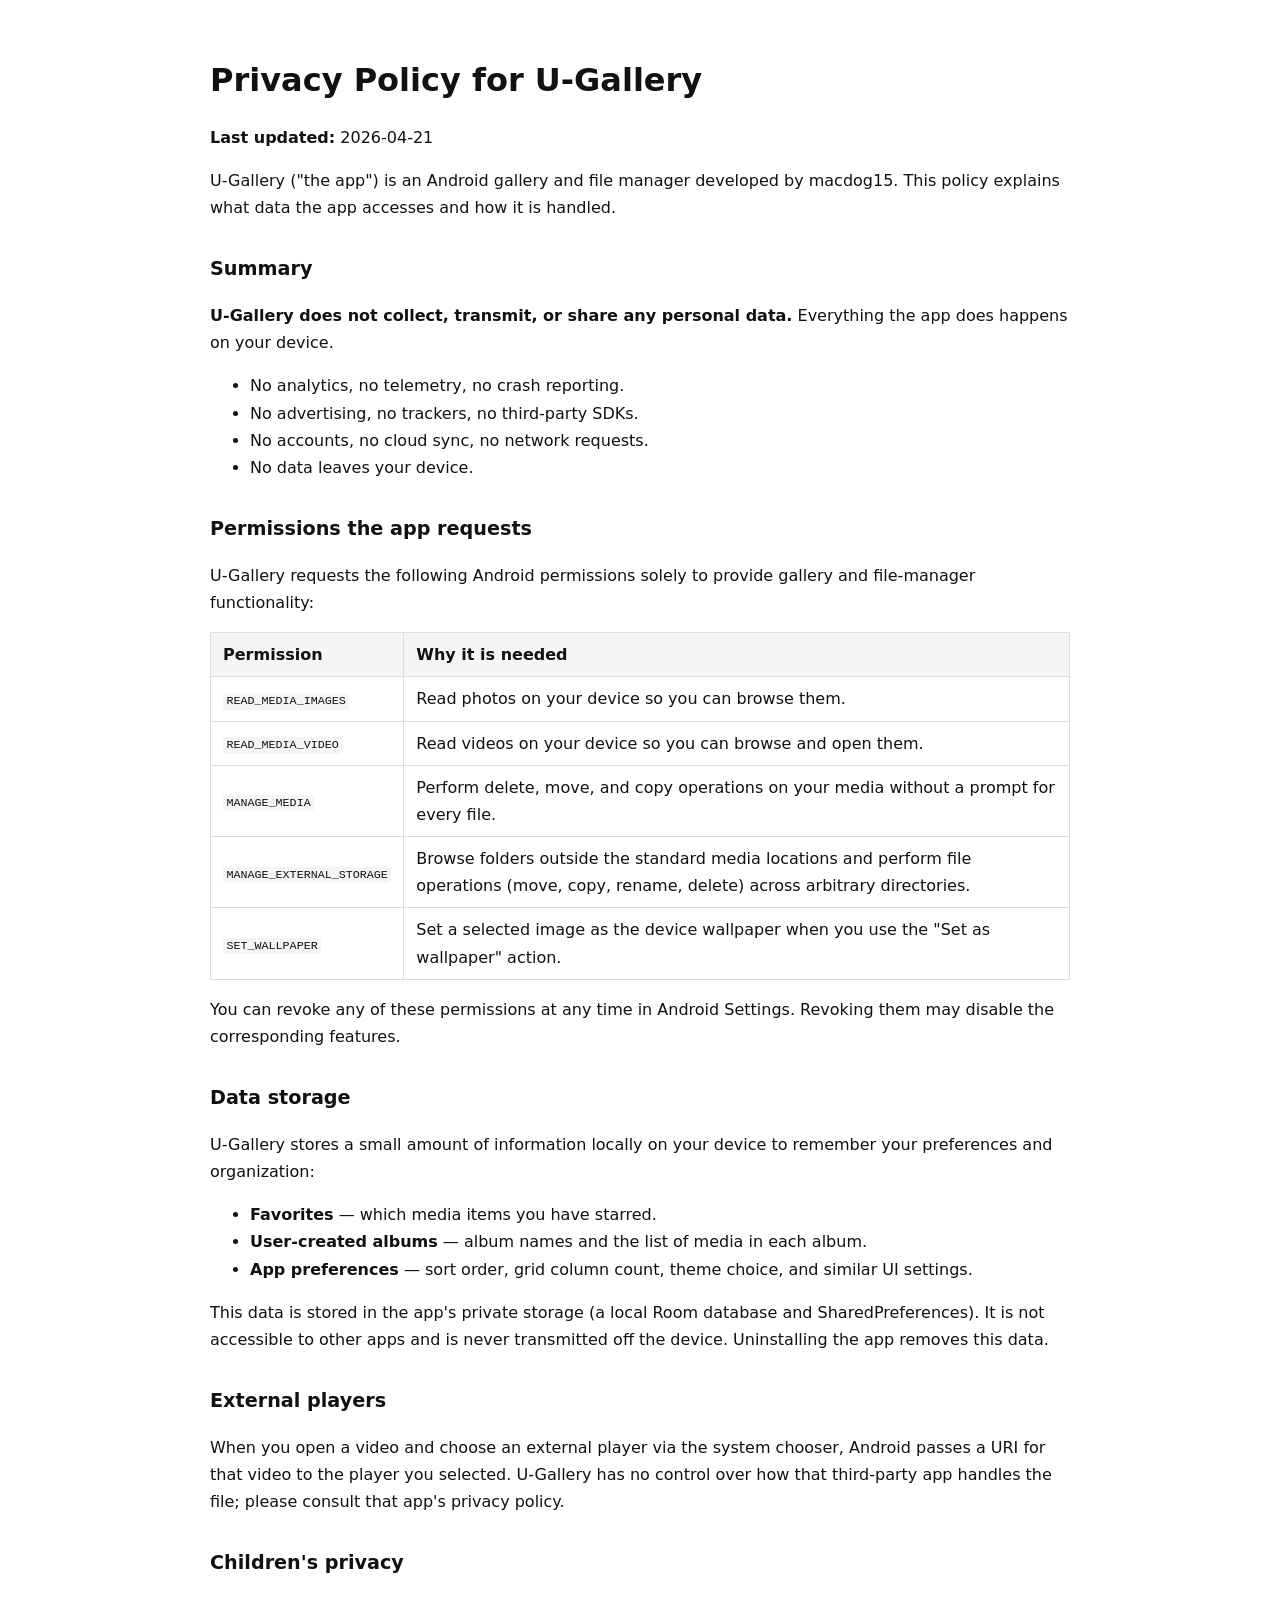
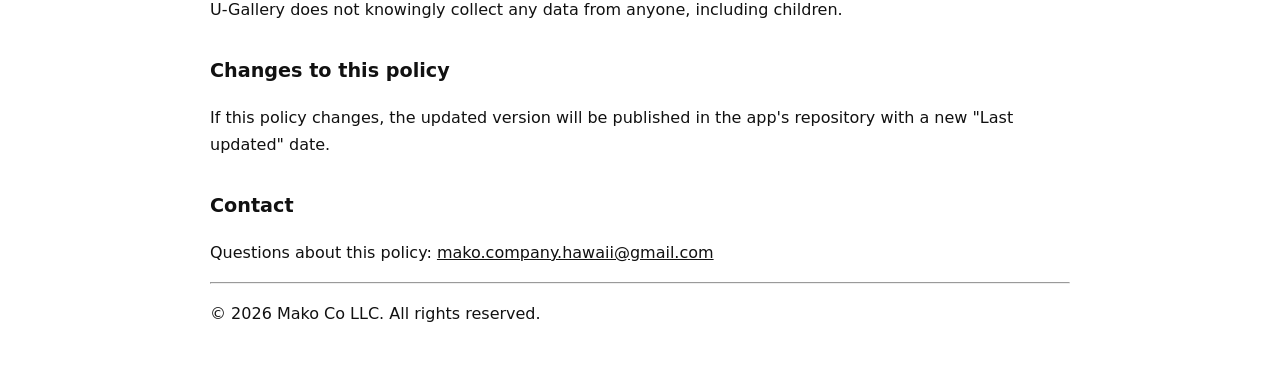
==== privacy-policy.html @ 1c8ff809 "Add U-Gallery privacy policy page" ====
<!DOCTYPE html>
<html lang="en">
<head>
  <meta charset="UTF-8" />
  <meta name="viewport" content="width=device-width, initial-scale=1.0" />
  <title>Privacy Policy — U-Gallery</title>
  <link rel="stylesheet" href="style.css" />
  <style>
    table { border-collapse: collapse; width: 100%; margin-bottom: 1rem; }
    th, td { text-align: left; padding: 0.5rem 0.75rem; border: 1px solid #ddd; }
    th { background: #f5f5f5; }
    code { font-family: monospace; font-size: 0.9em; background: #f5f5f5; padding: 0.1em 0.3em; border-radius: 3px; }
  </style>
</head>
<body>

  <h1>Privacy Policy for U-Gallery</h1>
  <p><strong>Last updated:</strong> 2026-04-21</p>

  <p>
    U-Gallery ("the app") is an Android gallery and file manager developed by macdog15.
    This policy explains what data the app accesses and how it is handled.
  </p>

  <h2>Summary</h2>
  <p><strong>U-Gallery does not collect, transmit, or share any personal data.</strong> Everything the app does happens on your device.</p>
  <ul>
    <li>No analytics, no telemetry, no crash reporting.</li>
    <li>No advertising, no trackers, no third-party SDKs.</li>
    <li>No accounts, no cloud sync, no network requests.</li>
    <li>No data leaves your device.</li>
  </ul>

  <h2>Permissions the app requests</h2>
  <p>U-Gallery requests the following Android permissions solely to provide gallery and file-manager functionality:</p>
  <table>
    <thead>
      <tr><th>Permission</th><th>Why it is needed</th></tr>
    </thead>
    <tbody>
      <tr><td><code>READ_MEDIA_IMAGES</code></td><td>Read photos on your device so you can browse them.</td></tr>
      <tr><td><code>READ_MEDIA_VIDEO</code></td><td>Read videos on your device so you can browse and open them.</td></tr>
      <tr><td><code>MANAGE_MEDIA</code></td><td>Perform delete, move, and copy operations on your media without a prompt for every file.</td></tr>
      <tr><td><code>MANAGE_EXTERNAL_STORAGE</code></td><td>Browse folders outside the standard media locations and perform file operations (move, copy, rename, delete) across arbitrary directories.</td></tr>
      <tr><td><code>SET_WALLPAPER</code></td><td>Set a selected image as the device wallpaper when you use the "Set as wallpaper" action.</td></tr>
    </tbody>
  </table>
  <p>You can revoke any of these permissions at any time in Android Settings. Revoking them may disable the corresponding features.</p>

  <h2>Data storage</h2>
  <p>U-Gallery stores a small amount of information locally on your device to remember your preferences and organization:</p>
  <ul>
    <li><strong>Favorites</strong> — which media items you have starred.</li>
    <li><strong>User-created albums</strong> — album names and the list of media in each album.</li>
    <li><strong>App preferences</strong> — sort order, grid column count, theme choice, and similar UI settings.</li>
  </ul>
  <p>
    This data is stored in the app's private storage (a local Room database and SharedPreferences).
    It is not accessible to other apps and is never transmitted off the device.
    Uninstalling the app removes this data.
  </p>

  <h2>External players</h2>
  <p>
    When you open a video and choose an external player via the system chooser, Android passes a URI
    for that video to the player you selected. U-Gallery has no control over how that third-party app
    handles the file; please consult that app's privacy policy.
  </p>

  <h2>Children's privacy</h2>
  <p>U-Gallery does not knowingly collect any data from anyone, including children.</p>

  <h2>Changes to this policy</h2>
  <p>If this policy changes, the updated version will be published in the app's repository with a new "Last updated" date.</p>

  <h2>Contact</h2>
  <p>Questions about this policy: <a href="mailto:mako.company.hawaii@gmail.com">mako.company.hawaii@gmail.com</a></p>

  <hr />
  <p>&copy; 2026 Mako Co LLC. All rights reserved.</p>

</body>
</html>
---- style.css ----
body {
  font-family: "Segoe UI", system-ui, sans-serif;
  max-width: 860px;
  margin: 0 auto;
  padding: 2rem;
  color: #111;
  background: #fff;
  line-height: 1.7;
}

h1 { font-size: 2rem; margin-bottom: 0.25rem; }
h2 { font-size: 1.2rem; margin: 2rem 0 0.5rem; }
h3 { font-size: 1rem; margin-bottom: 0.25rem; }
p  { margin-bottom: 1rem; }

a { color: #111; }
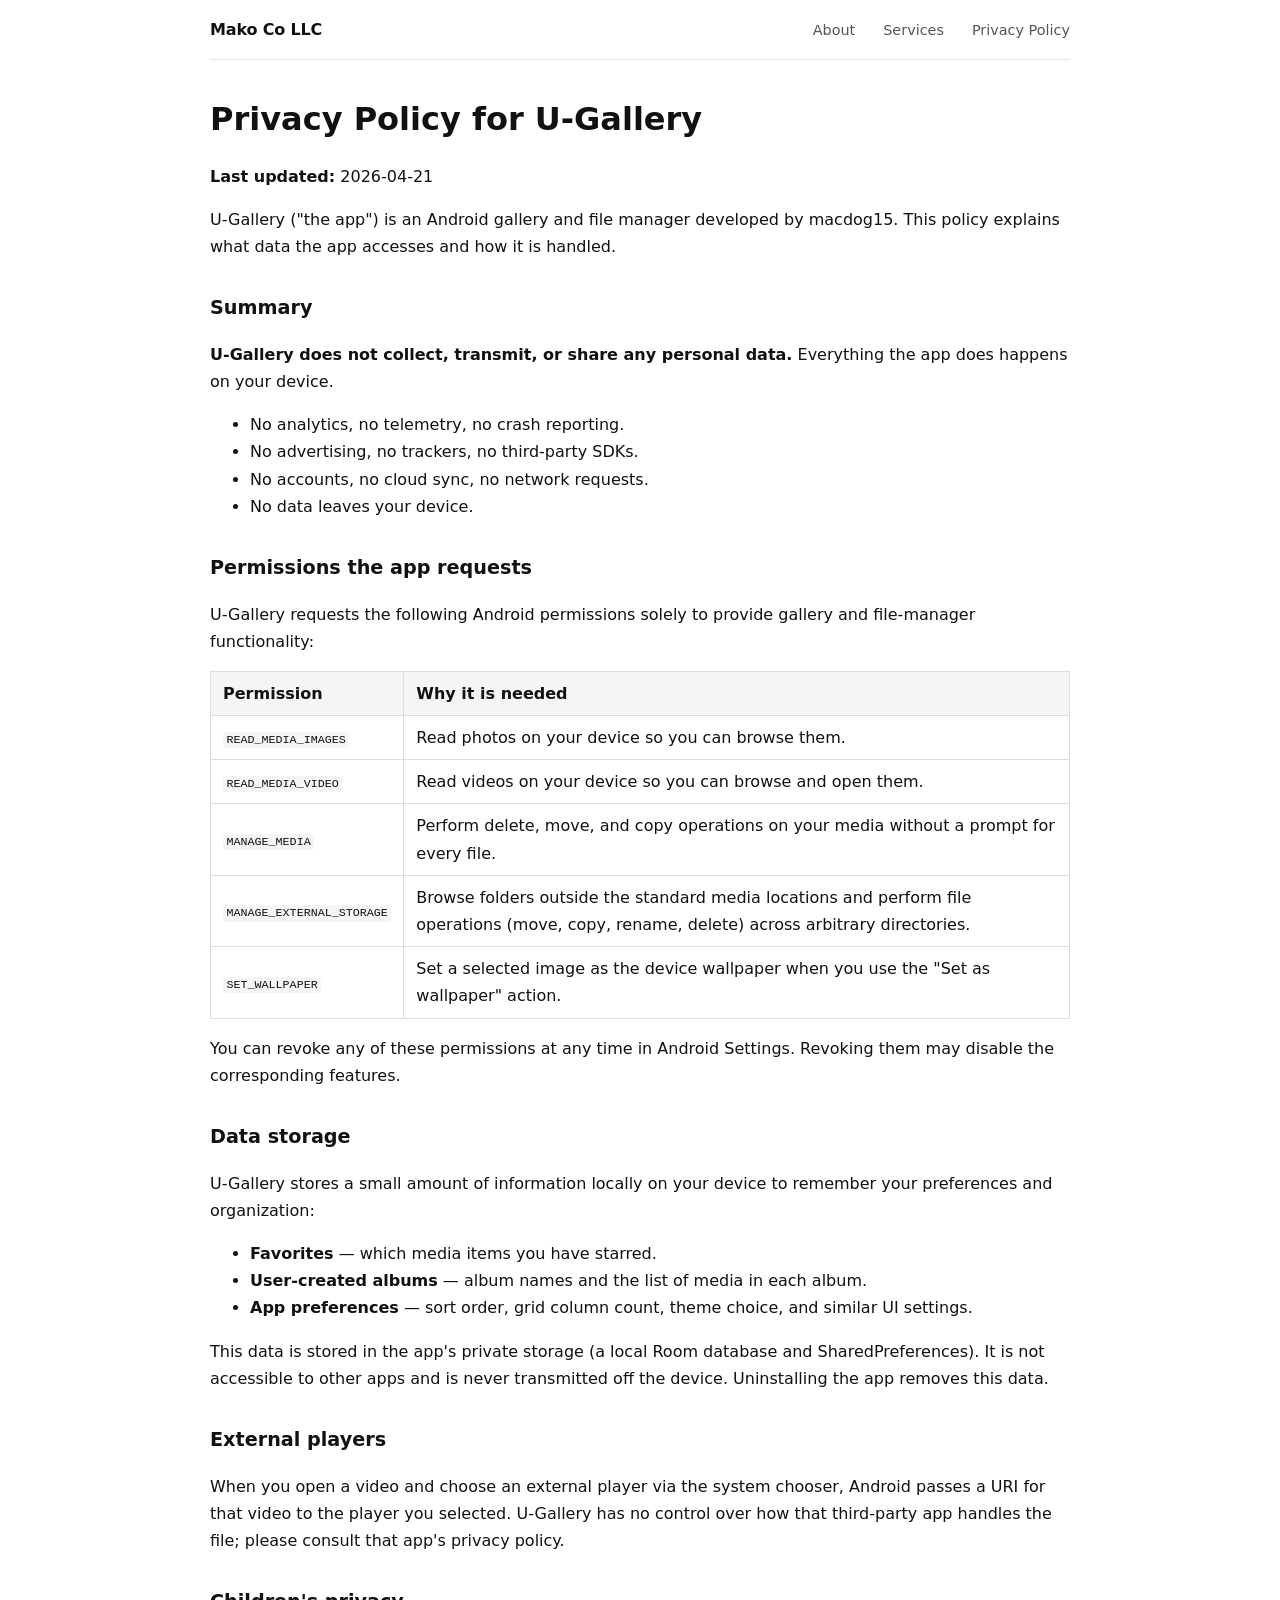
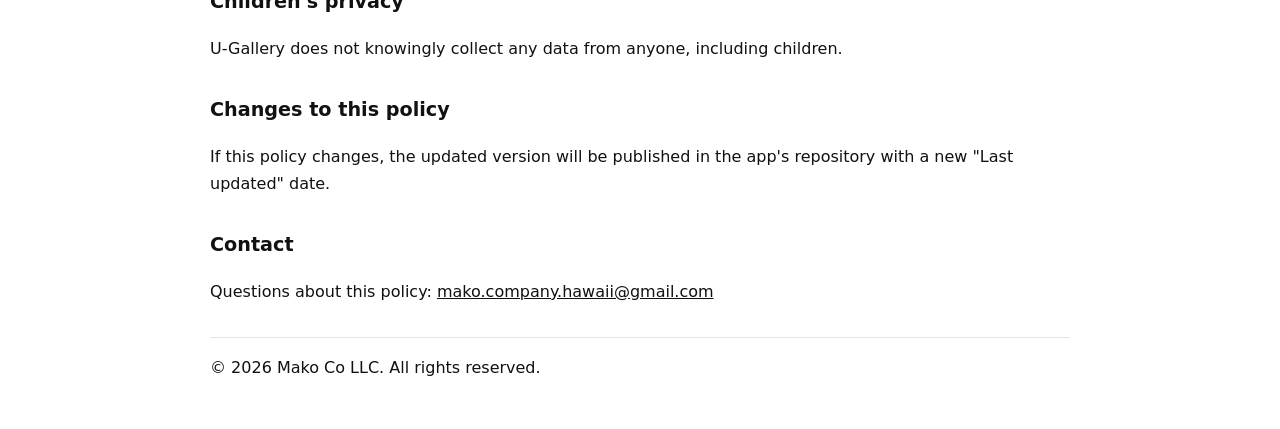
==== commit 5af5aa28: "Add sticky nav bar and modern CSS polish Co-Authored-By: Claude Sonnet 4.6 <noreply@anthropic.com>" ====
--- a/privacy-policy.html
+++ b/privacy-policy.html
@@ -13,6 +13,15 @@
   </style>
 </head>
 <body>
+
+  <nav>
+    <a class="nav-brand" href="index.html">Mako Co LLC</a>
+    <ul>
+      <li><a href="index.html#about">About</a></li>
+      <li><a href="services.html">Services</a></li>
+      <li><a href="privacy-policy.html">Privacy Policy</a></li>
+    </ul>
+  </nav>
 
   <h1>Privacy Policy for U-Gallery</h1>
   <p><strong>Last updated:</strong> 2026-04-21</p>
--- a/style.css
+++ b/style.css
@@ -1,12 +1,58 @@
+html { scroll-behavior: smooth; }
+
 body {
   font-family: "Segoe UI", system-ui, sans-serif;
   max-width: 860px;
   margin: 0 auto;
-  padding: 2rem;
+  padding: 0 2rem 2rem;
   color: #111;
   background: #fff;
   line-height: 1.7;
+  animation: fadeIn 0.4s ease;
 }
+
+@keyframes fadeIn {
+  from { opacity: 0; transform: translateY(10px); }
+  to   { opacity: 1; transform: translateY(0); }
+}
+
+nav {
+  display: flex;
+  align-items: center;
+  justify-content: space-between;
+  padding: 1rem 0;
+  border-bottom: 1px solid #e5e5e5;
+  margin-bottom: 2rem;
+  position: sticky;
+  top: 0;
+  background: #fff;
+  z-index: 100;
+}
+
+.nav-brand {
+  font-weight: 600;
+  font-size: 1rem;
+  text-decoration: none;
+  color: #111;
+  letter-spacing: -0.01em;
+}
+
+nav ul {
+  list-style: none;
+  margin: 0;
+  padding: 0;
+  display: flex;
+  gap: 1.75rem;
+}
+
+nav ul a {
+  font-size: 0.9rem;
+  text-decoration: none;
+  color: #555;
+  transition: color 0.2s;
+}
+
+nav ul a:hover { color: #111; }
 
 h1 { font-size: 2rem; margin-bottom: 0.25rem; }
 h2 { font-size: 1.2rem; margin: 2rem 0 0.5rem; }
@@ -14,3 +60,5 @@
 p  { margin-bottom: 1rem; }
 
 a { color: #111; }
+
+hr { border: none; border-top: 1px solid #e5e5e5; margin: 2rem 0 1rem; }
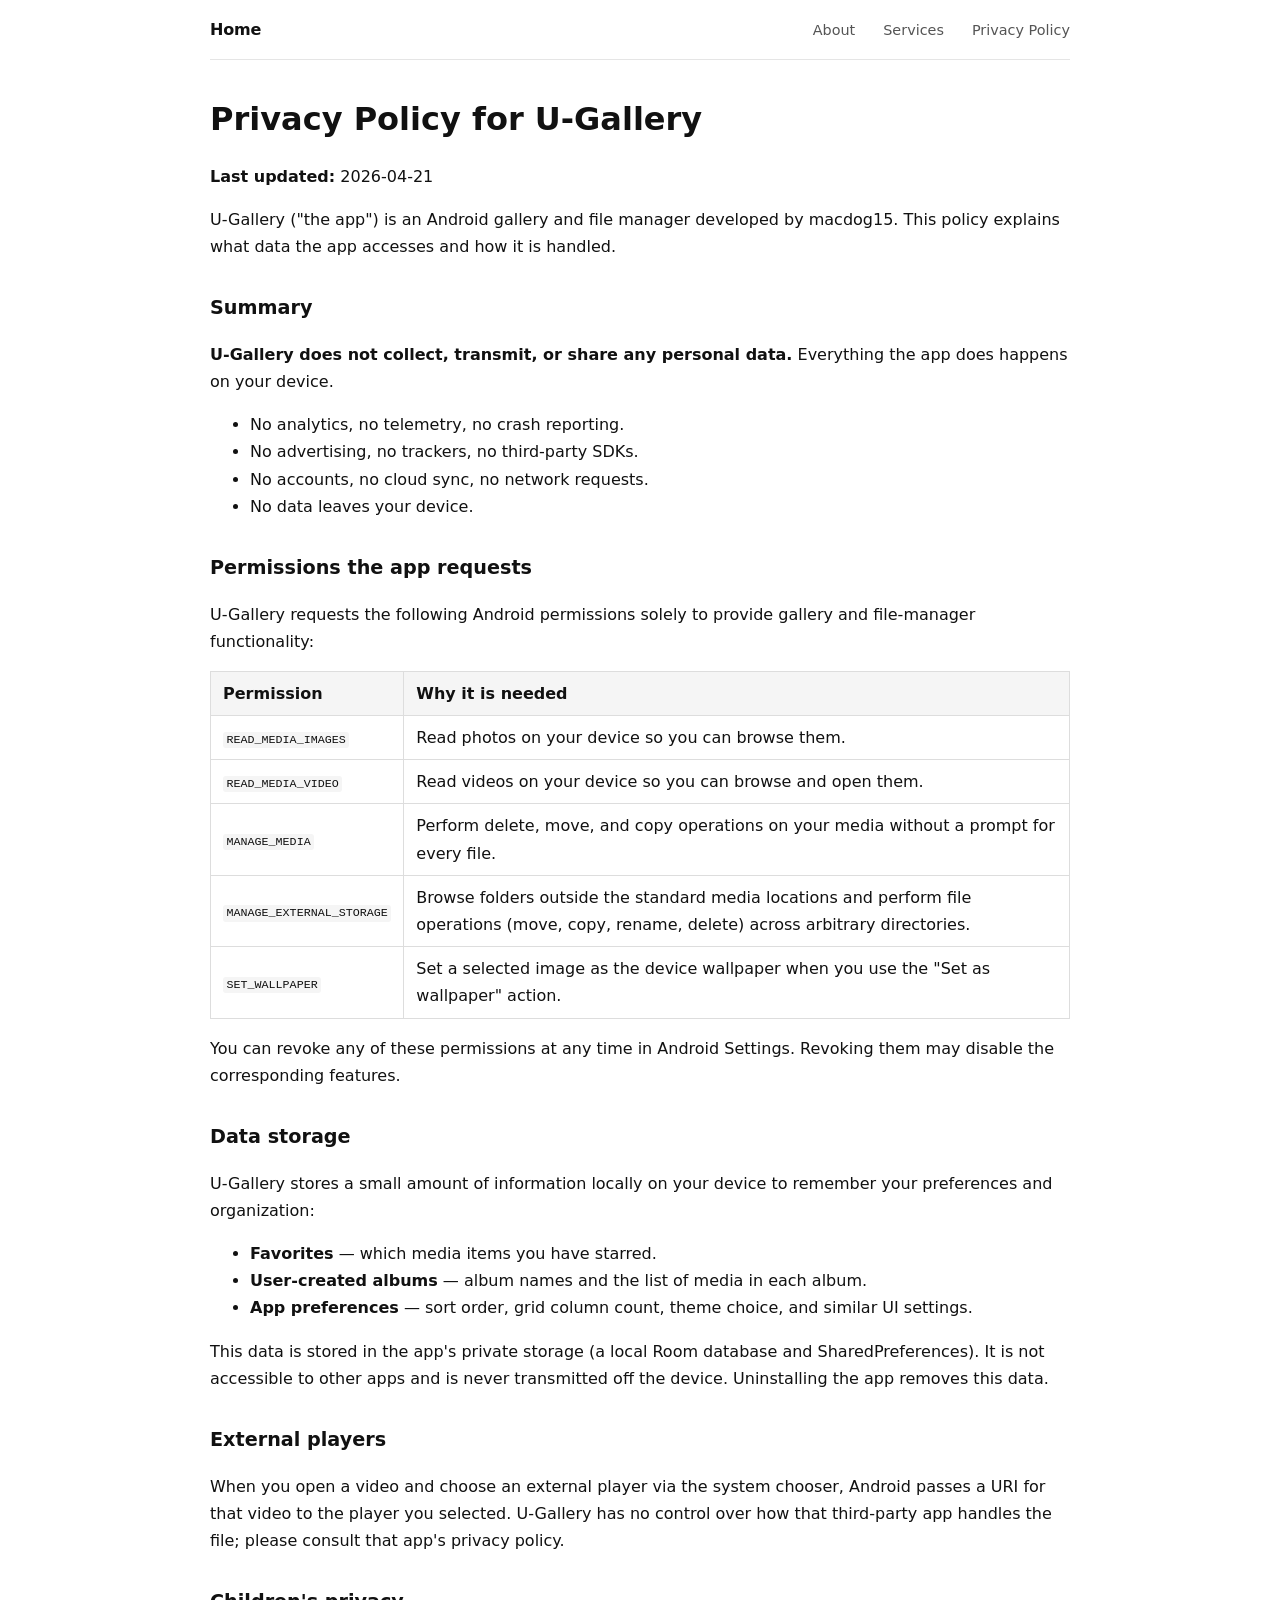
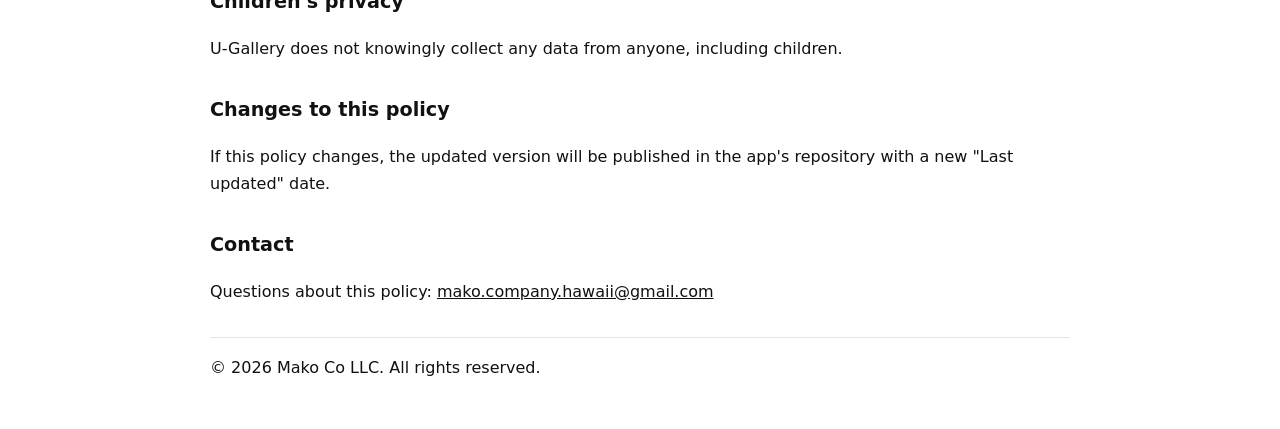
==== commit 8929e65f: "Rename nav brand from Mako Co LLC to Home Co-Authored-By: Claude Sonnet 4.6 <noreply@anthropic.com>" ====
--- a/privacy-policy.html
+++ b/privacy-policy.html
@@ -15,7 +15,7 @@
 <body>
 
   <nav>
-    <a class="nav-brand" href="index.html">Mako Co LLC</a>
+    <a class="nav-brand" href="index.html">Home</a>
     <ul>
       <li><a href="index.html#about">About</a></li>
       <li><a href="services.html">Services</a></li>
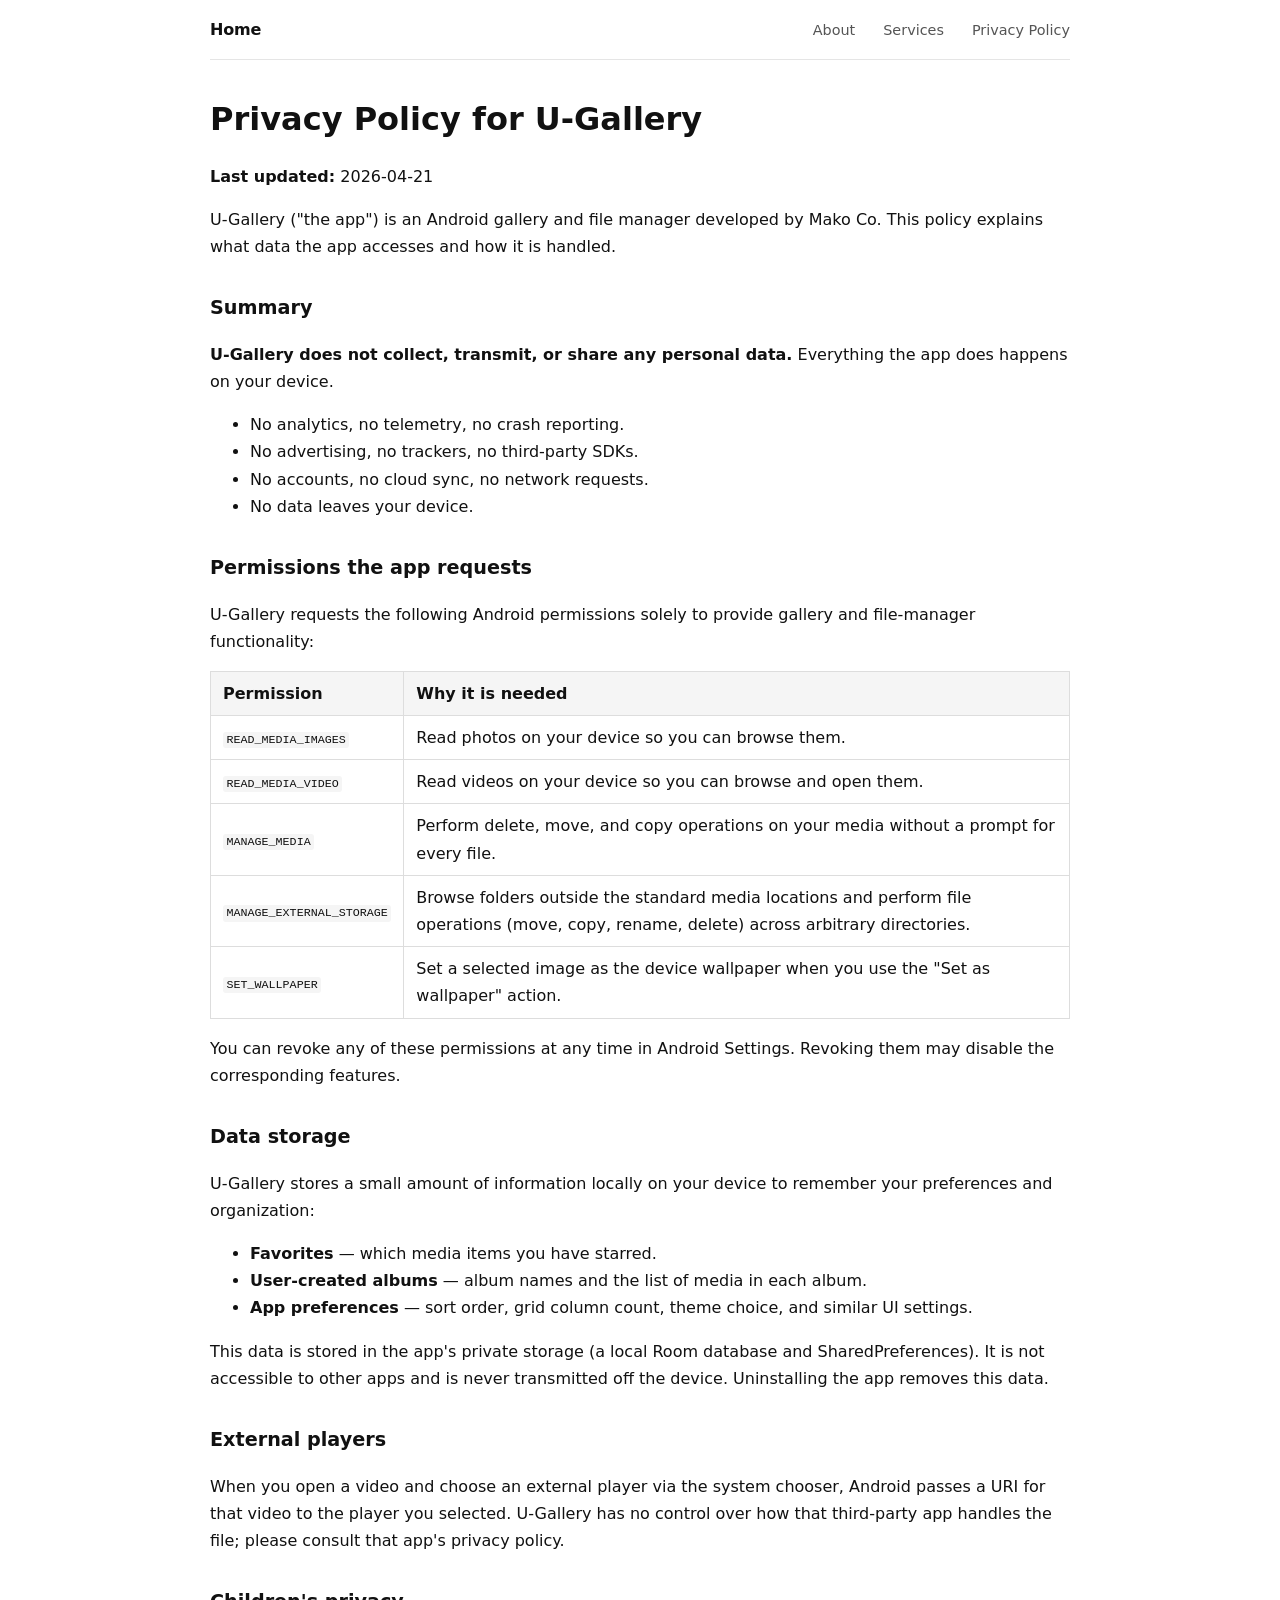
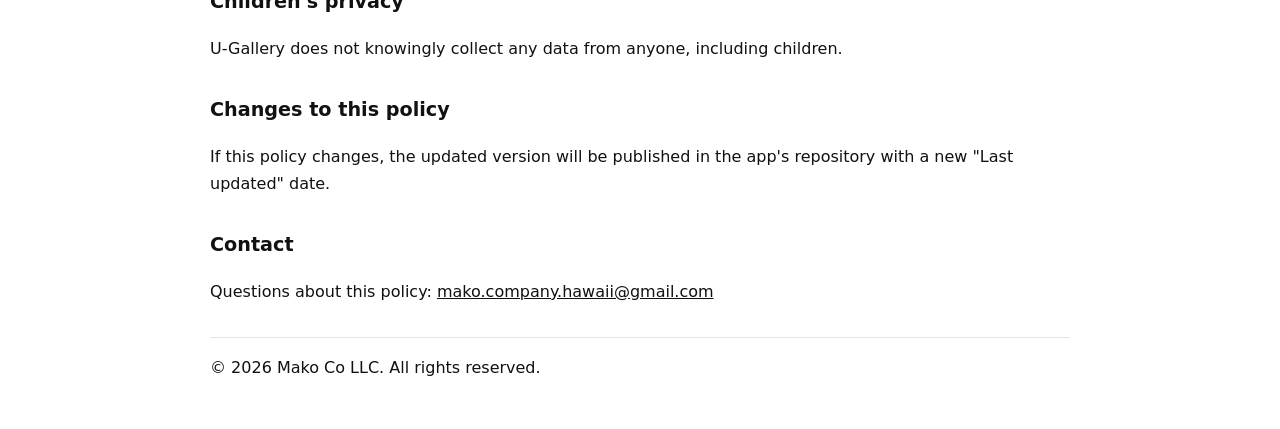
==== commit 7ebe3b2a: "Replace macdog15 with Mako Co in privacy policy Co-Authored-By: Claude Sonnet 4.6 <noreply@anthropic" ====
--- a/privacy-policy.html
+++ b/privacy-policy.html
@@ -27,7 +27,7 @@
   <p><strong>Last updated:</strong> 2026-04-21</p>
 
   <p>
-    U-Gallery ("the app") is an Android gallery and file manager developed by macdog15.
+    U-Gallery ("the app") is an Android gallery and file manager developed by Mako Co.
     This policy explains what data the app accesses and how it is handled.
   </p>
 
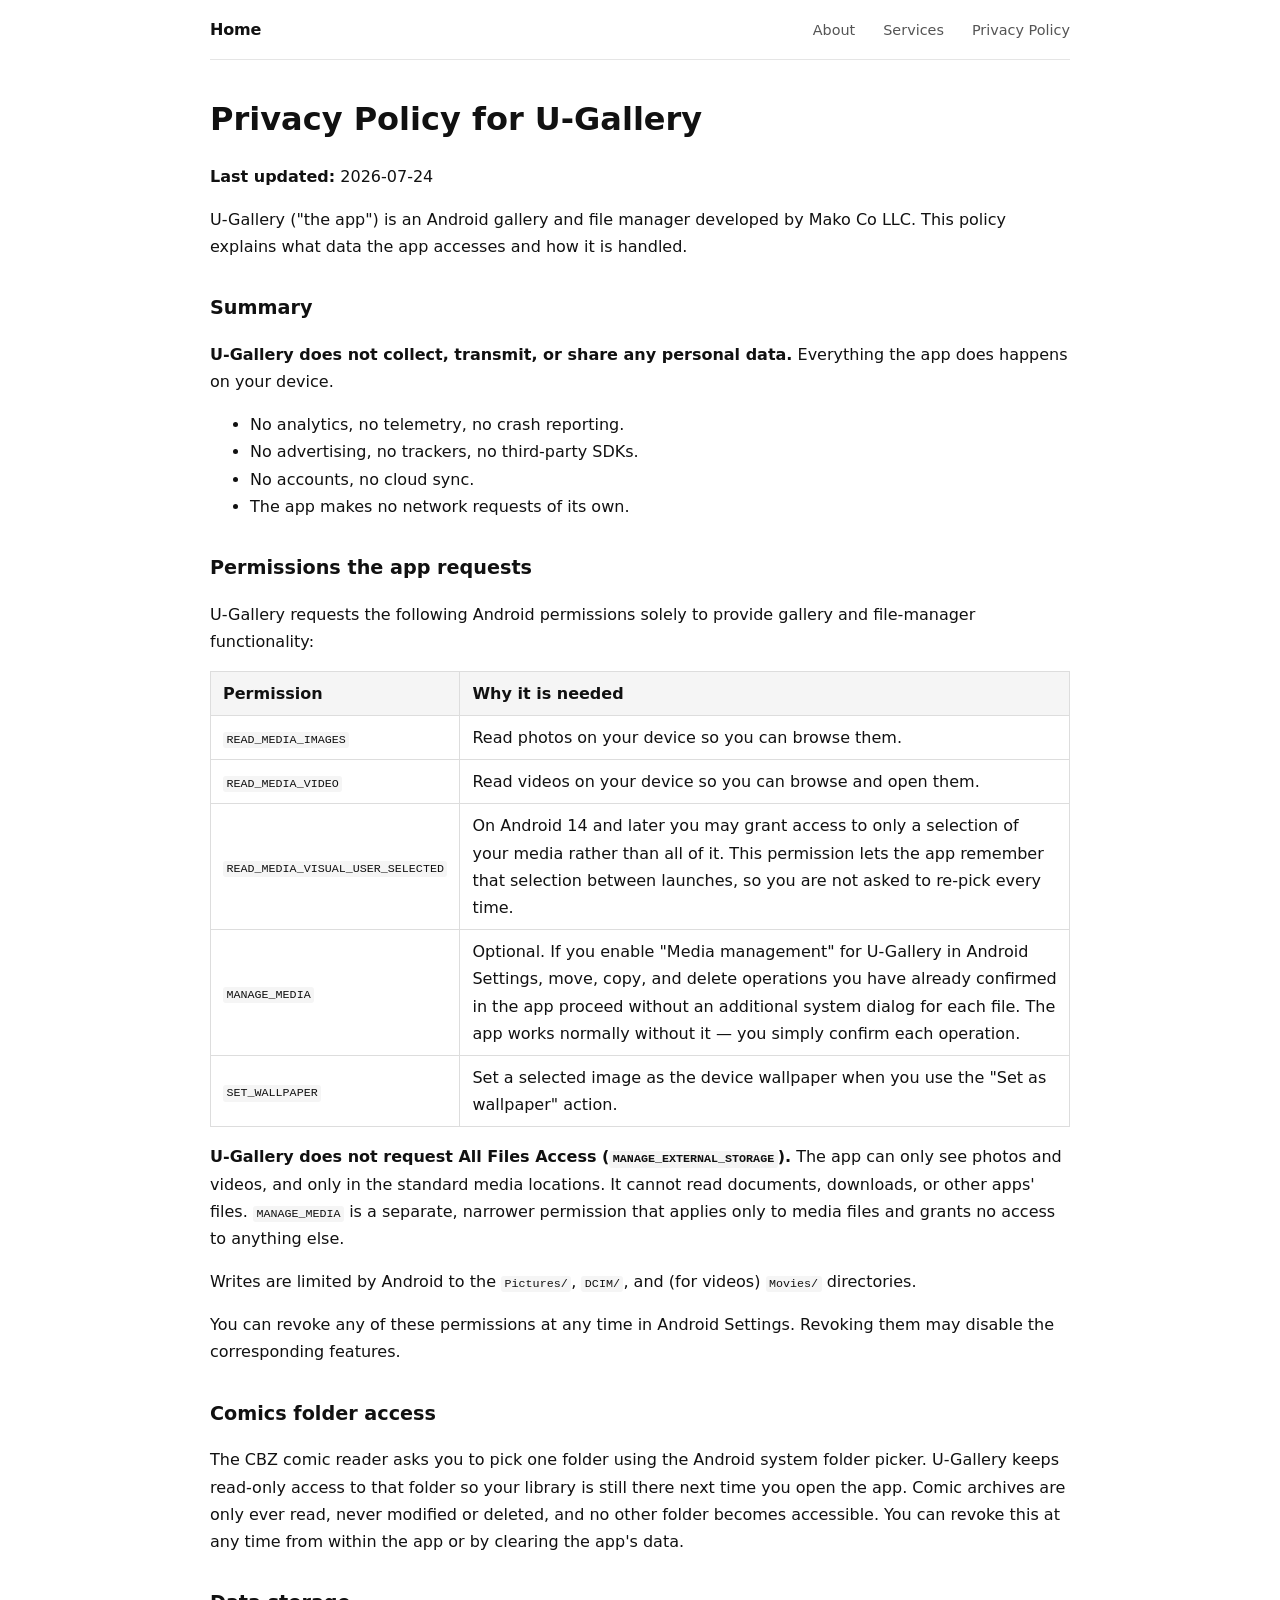
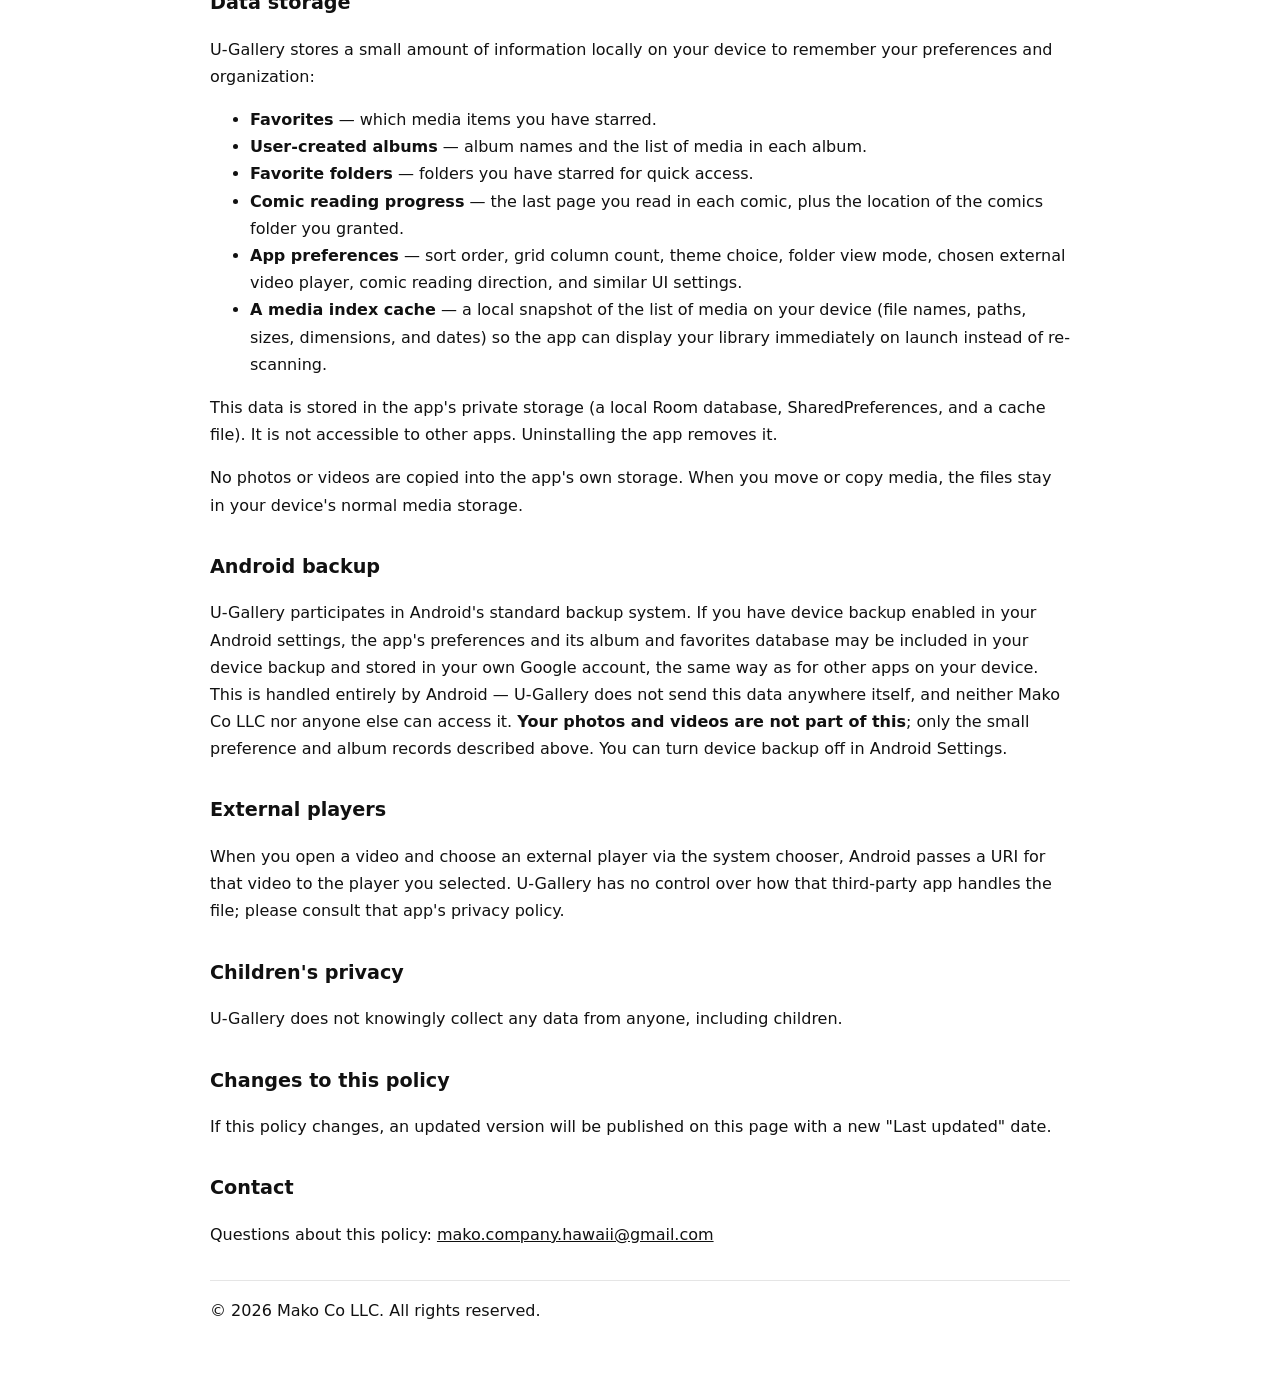
==== commit dc0346a9: "Publish updated U-Gallery privacy policy (2026-07-24) The live page was still the 2026-04-21 version" ====
--- a/privacy-policy.html
+++ b/privacy-policy.html
@@ -24,10 +24,10 @@
   </nav>
 
   <h1>Privacy Policy for U-Gallery</h1>
-  <p><strong>Last updated:</strong> 2026-04-21</p>
+  <p><strong>Last updated:</strong> 2026-07-24</p>
 
   <p>
-    U-Gallery ("the app") is an Android gallery and file manager developed by Mako Co.
+    U-Gallery ("the app") is an Android gallery and file manager developed by Mako Co LLC.
     This policy explains what data the app accesses and how it is handled.
   </p>
 
@@ -36,8 +36,8 @@
   <ul>
     <li>No analytics, no telemetry, no crash reporting.</li>
     <li>No advertising, no trackers, no third-party SDKs.</li>
-    <li>No accounts, no cloud sync, no network requests.</li>
-    <li>No data leaves your device.</li>
+    <li>No accounts, no cloud sync.</li>
+    <li>The app makes no network requests of its own.</li>
   </ul>
 
   <h2>Permissions the app requests</h2>
@@ -49,24 +49,60 @@
     <tbody>
       <tr><td><code>READ_MEDIA_IMAGES</code></td><td>Read photos on your device so you can browse them.</td></tr>
       <tr><td><code>READ_MEDIA_VIDEO</code></td><td>Read videos on your device so you can browse and open them.</td></tr>
-      <tr><td><code>MANAGE_MEDIA</code></td><td>Perform delete, move, and copy operations on your media without a prompt for every file.</td></tr>
-      <tr><td><code>MANAGE_EXTERNAL_STORAGE</code></td><td>Browse folders outside the standard media locations and perform file operations (move, copy, rename, delete) across arbitrary directories.</td></tr>
+      <tr><td><code>READ_MEDIA_VISUAL_USER_SELECTED</code></td><td>On Android 14 and later you may grant access to only a selection of your media rather than all of it. This permission lets the app remember that selection between launches, so you are not asked to re-pick every time.</td></tr>
+      <tr><td><code>MANAGE_MEDIA</code></td><td>Optional. If you enable "Media management" for U-Gallery in Android Settings, move, copy, and delete operations you have already confirmed in the app proceed without an additional system dialog for each file. The app works normally without it — you simply confirm each operation.</td></tr>
       <tr><td><code>SET_WALLPAPER</code></td><td>Set a selected image as the device wallpaper when you use the "Set as wallpaper" action.</td></tr>
     </tbody>
   </table>
+  <p>
+    <strong>U-Gallery does not request All Files Access (<code>MANAGE_EXTERNAL_STORAGE</code>).</strong>
+    The app can only see photos and videos, and only in the standard media locations. It cannot read
+    documents, downloads, or other apps' files. <code>MANAGE_MEDIA</code> is a separate, narrower
+    permission that applies only to media files and grants no access to anything else.
+  </p>
+  <p>
+    Writes are limited by Android to the <code>Pictures/</code>, <code>DCIM/</code>, and
+    (for videos) <code>Movies/</code> directories.
+  </p>
   <p>You can revoke any of these permissions at any time in Android Settings. Revoking them may disable the corresponding features.</p>
+
+  <h2>Comics folder access</h2>
+  <p>
+    The CBZ comic reader asks you to pick one folder using the Android system folder picker.
+    U-Gallery keeps read-only access to that folder so your library is still there next time you
+    open the app. Comic archives are only ever read, never modified or deleted, and no other folder
+    becomes accessible. You can revoke this at any time from within the app or by clearing the
+    app's data.
+  </p>
 
   <h2>Data storage</h2>
   <p>U-Gallery stores a small amount of information locally on your device to remember your preferences and organization:</p>
   <ul>
     <li><strong>Favorites</strong> — which media items you have starred.</li>
     <li><strong>User-created albums</strong> — album names and the list of media in each album.</li>
-    <li><strong>App preferences</strong> — sort order, grid column count, theme choice, and similar UI settings.</li>
+    <li><strong>Favorite folders</strong> — folders you have starred for quick access.</li>
+    <li><strong>Comic reading progress</strong> — the last page you read in each comic, plus the location of the comics folder you granted.</li>
+    <li><strong>App preferences</strong> — sort order, grid column count, theme choice, folder view mode, chosen external video player, comic reading direction, and similar UI settings.</li>
+    <li><strong>A media index cache</strong> — a local snapshot of the list of media on your device (file names, paths, sizes, dimensions, and dates) so the app can display your library immediately on launch instead of re-scanning.</li>
   </ul>
   <p>
-    This data is stored in the app's private storage (a local Room database and SharedPreferences).
-    It is not accessible to other apps and is never transmitted off the device.
-    Uninstalling the app removes this data.
+    This data is stored in the app's private storage (a local Room database, SharedPreferences, and
+    a cache file). It is not accessible to other apps. Uninstalling the app removes it.
+  </p>
+  <p>
+    No photos or videos are copied into the app's own storage. When you move or copy media, the
+    files stay in your device's normal media storage.
+  </p>
+
+  <h2>Android backup</h2>
+  <p>
+    U-Gallery participates in Android's standard backup system. If you have device backup enabled in
+    your Android settings, the app's preferences and its album and favorites database may be included
+    in your device backup and stored in your own Google account, the same way as for other apps on
+    your device. This is handled entirely by Android — U-Gallery does not send this data anywhere
+    itself, and neither Mako Co LLC nor anyone else can access it. <strong>Your photos and videos are
+    not part of this</strong>; only the small preference and album records described above. You can
+    turn device backup off in Android Settings.
   </p>
 
   <h2>External players</h2>
@@ -80,7 +116,7 @@
   <p>U-Gallery does not knowingly collect any data from anyone, including children.</p>
 
   <h2>Changes to this policy</h2>
-  <p>If this policy changes, the updated version will be published in the app's repository with a new "Last updated" date.</p>
+  <p>If this policy changes, an updated version will be published on this page with a new "Last updated" date.</p>
 
   <h2>Contact</h2>
   <p>Questions about this policy: <a href="mailto:mako.company.hawaii@gmail.com">mako.company.hawaii@gmail.com</a></p>
